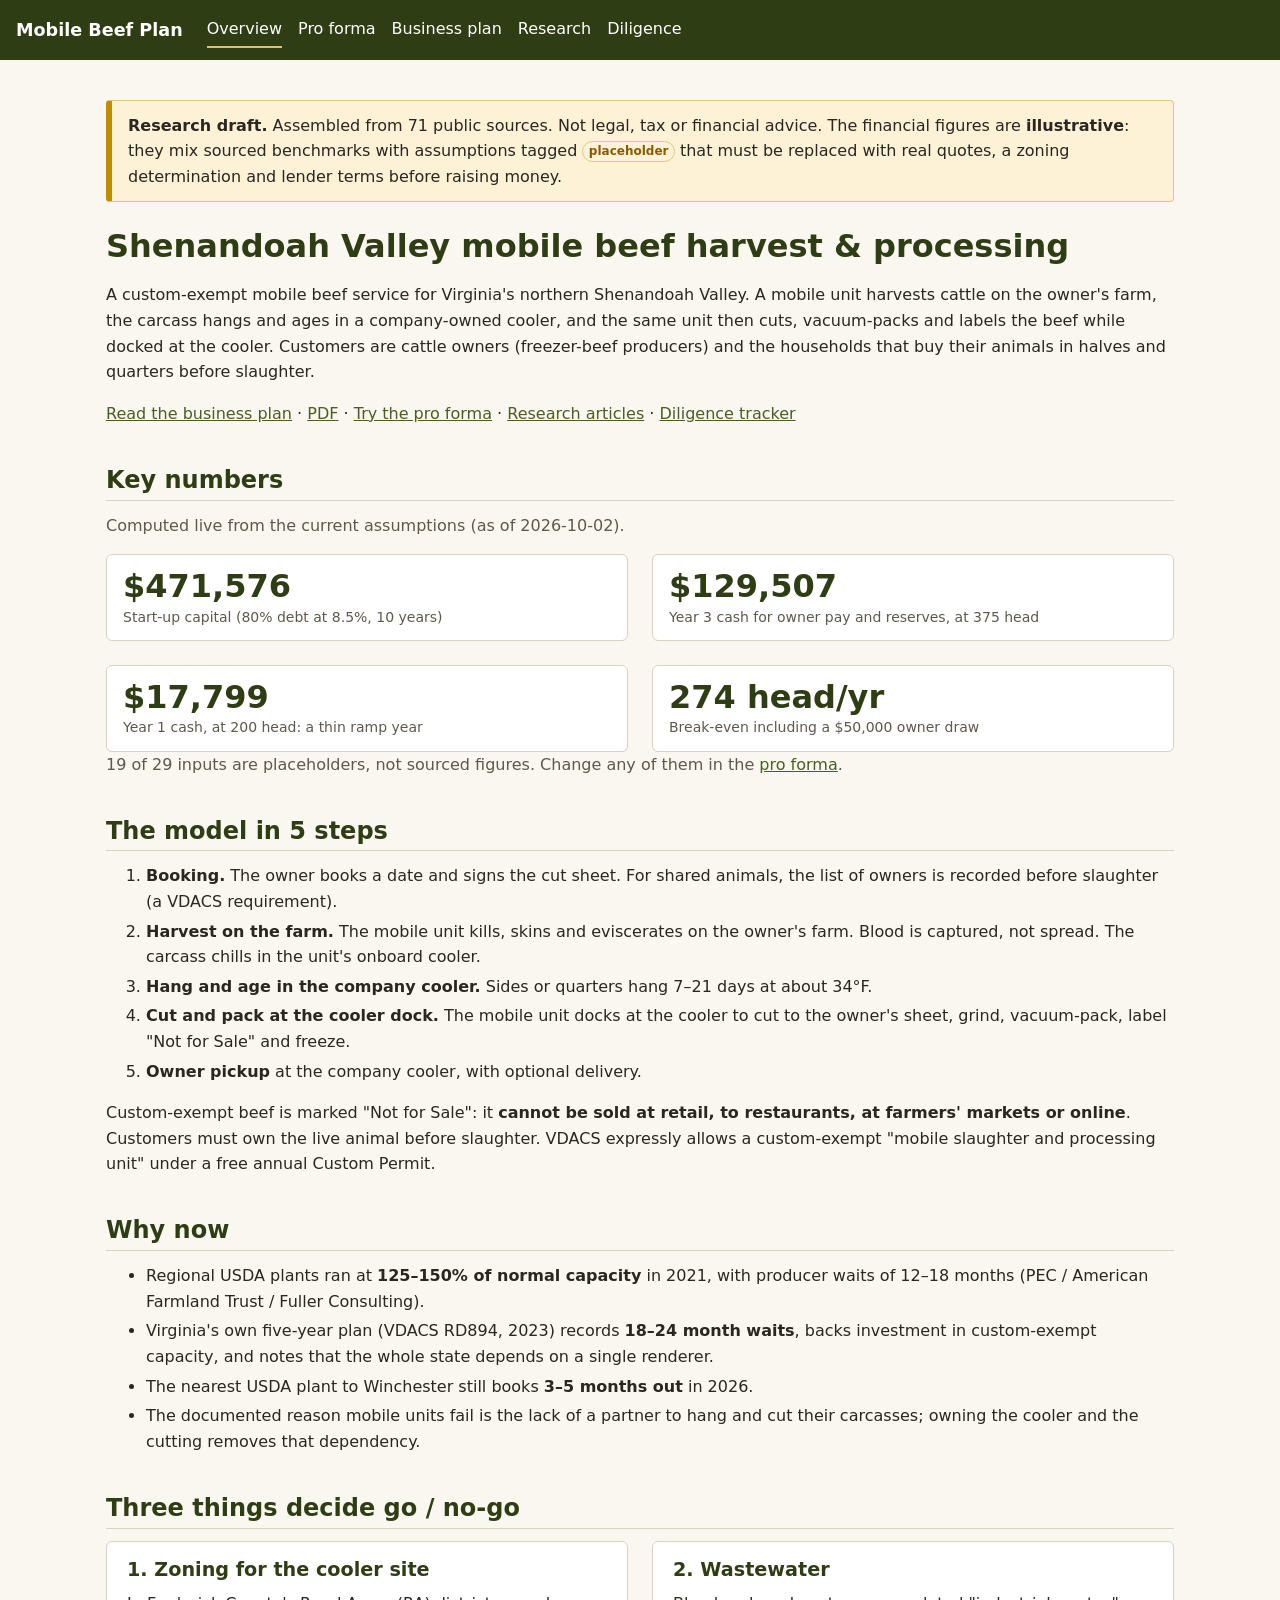
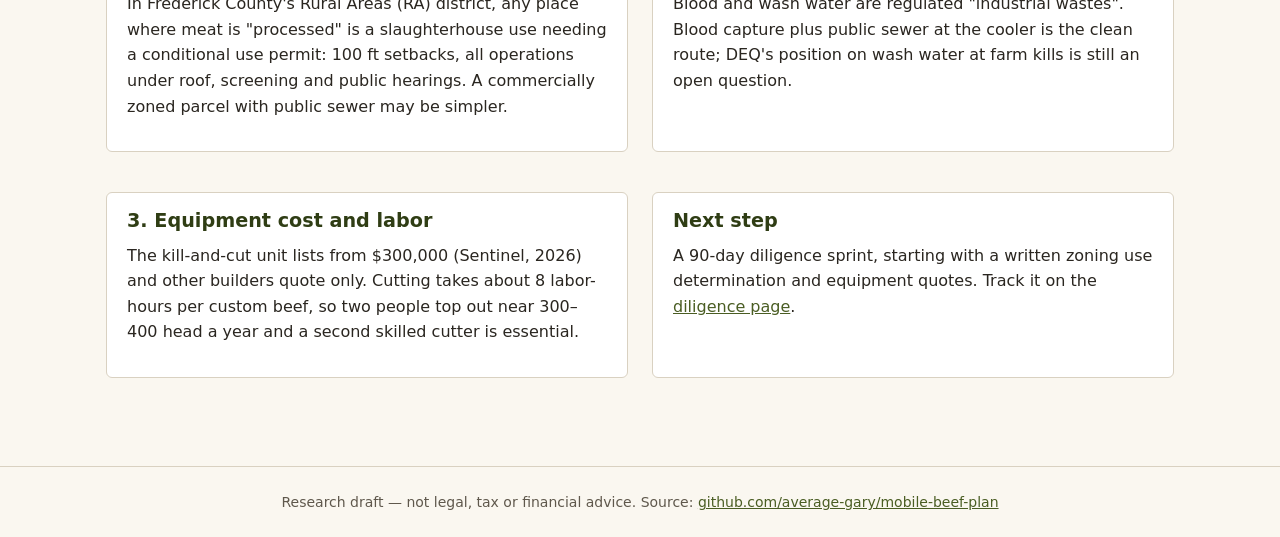
==== site/index.html @ c8b07185 "Add interactive planning site for GitHub Pages Static site with no framework or dependencies. It has" ====
<!doctype html>
<html lang="en">
<head>
  <meta charset="utf-8">
  <meta name="viewport" content="width=device-width, initial-scale=1">
  <title>Overview — Mobile Beef Plan</title>
  <meta name="description" content="Research-draft business plan for a custom-exempt mobile beef harvest and cutting service backed by a hanging and aging cooler in Virginia's Shenandoah Valley.">
  <link rel="stylesheet" href="style.css">
</head>
<body>
<header class="site-header"><a class="brand" href="index.html">Mobile Beef Plan</a><nav aria-label="Main"><a href="index.html" aria-current="page">Overview</a><a href="calculator.html">Pro forma</a><a href="plan/">Business plan</a><a href="wiki/">Research</a><a href="diligence.html">Diligence</a></nav></header>
<main class="container">
  <div class="notice"><strong>Research draft.</strong> Assembled from 71 public sources. Not legal, tax or financial advice. The financial figures are <strong>illustrative</strong>: they mix sourced benchmarks with assumptions tagged <span class="placeholder-badge">placeholder</span> that must be replaced with real quotes, a zoning determination and lender terms before raising money.</div>

  <h1>Shenandoah Valley mobile beef harvest &amp; processing</h1>
  <p>A custom-exempt mobile beef service for Virginia's northern Shenandoah Valley. A mobile unit harvests cattle on the owner's farm, the carcass hangs and ages in a company-owned cooler, and the same unit then cuts, vacuum-packs and labels the beef while docked at the cooler. Customers are cattle owners (freezer-beef producers) and the households that buy their animals in halves and quarters before slaughter.</p>
  <p>
    <a href="plan/">Read the business plan</a> ·
    <a href="plan/business-plan-mobile-beef-2026-10-02.pdf">PDF</a> ·
    <a href="calculator.html">Try the pro forma</a> ·
    <a href="wiki/">Research articles</a> ·
    <a href="diligence.html">Diligence tracker</a>
  </p>

  <h2>Key numbers</h2>
  <p id="kpi-status" class="muted">Figures from the plan (Sections 7–8). Live recalculation needs JavaScript.</p>
  <div class="grid-2">
    <div class="kpi"><span class="kpi-value" id="kpi-capex">$471,576</span><span class="kpi-label">Start-up capital (80% debt at 8.5%, 10 years)</span></div>
    <div class="kpi"><span class="kpi-value" id="kpi-y3">$129,507</span><span class="kpi-label" id="kpi-y3-label">Year 3 cash for owner pay and reserves, at 375 head</span></div>
    <div class="kpi"><span class="kpi-value" id="kpi-y1">$17,799</span><span class="kpi-label" id="kpi-y1-label">Year 1 cash, at 200 head: a thin ramp year</span></div>
    <div class="kpi"><span class="kpi-value" id="kpi-be">274 head/yr</span><span class="kpi-label" id="kpi-be-label">Break-even including a $50,000 owner draw</span></div>
  </div>
  <p class="muted" id="kpi-placeholders">Several inputs (tow vehicle, cooler, site lease, working capital and more) are placeholders. Change any of them in the <a href="calculator.html">pro forma</a>.</p>

  <h2>The model in 5 steps</h2>
  <ol>
    <li><strong>Booking.</strong> The owner books a date and signs the cut sheet. For shared animals, the list of owners is recorded before slaughter (a VDACS requirement).</li>
    <li><strong>Harvest on the farm.</strong> The mobile unit kills, skins and eviscerates on the owner's farm. Blood is captured, not spread. The carcass chills in the unit's onboard cooler.</li>
    <li><strong>Hang and age in the company cooler.</strong> Sides or quarters hang 7–21 days at about 34°F.</li>
    <li><strong>Cut and pack at the cooler dock.</strong> The mobile unit docks at the cooler to cut to the owner's sheet, grind, vacuum-pack, label "Not for Sale" and freeze.</li>
    <li><strong>Owner pickup</strong> at the company cooler, with optional delivery.</li>
  </ol>
  <p>Custom-exempt beef is marked "Not for Sale": it <strong>cannot be sold at retail, to restaurants, at farmers' markets or online</strong>. Customers must own the live animal before slaughter. VDACS expressly allows a custom-exempt "mobile slaughter and processing unit" under a free annual Custom Permit.</p>

  <h2>Why now</h2>
  <ul>
    <li>Regional USDA plants ran at <strong>125–150% of normal capacity</strong> in 2021, with producer waits of 12–18 months (PEC / American Farmland Trust / Fuller Consulting).</li>
    <li>Virginia's own five-year plan (VDACS RD894, 2023) records <strong>18–24 month waits</strong>, backs investment in custom-exempt capacity, and notes that the whole state depends on a single renderer.</li>
    <li>The nearest USDA plant to Winchester still books <strong>3–5 months out</strong> in 2026.</li>
    <li>The documented reason mobile units fail is the lack of a partner to hang and cut their carcasses; owning the cooler and the cutting removes that dependency.</li>
  </ul>

  <h2>Three things decide go / no-go</h2>
  <div class="grid-2">
    <div class="card">
      <h3>1. Zoning for the cooler site</h3>
      <p>In Frederick County's Rural Areas (RA) district, any place where meat is "processed" is a slaughterhouse use needing a conditional use permit: 100 ft setbacks, all operations under roof, screening and public hearings. A commercially zoned parcel with public sewer may be simpler.</p>
    </div>
    <div class="card">
      <h3>2. Wastewater</h3>
      <p>Blood and wash water are regulated "industrial wastes". Blood capture plus public sewer at the cooler is the clean route; DEQ's position on wash water at farm kills is still an open question.</p>
    </div>
    <div class="card">
      <h3>3. Equipment cost and labor</h3>
      <p>The kill-and-cut unit lists from $300,000 (Sentinel, 2026) and other builders quote only. Cutting takes about 8 labor-hours per custom beef, so two people top out near 300–400 head a year and a second skilled cutter is essential.</p>
    </div>
    <div class="card">
      <h3>Next step</h3>
      <p>A 90-day diligence sprint, starting with a written zoning use determination and equipment quotes. Track it on the <a href="diligence.html">diligence page</a>.</p>
    </div>
  </div>
</main>
<footer class="site-footer">Research draft — not legal, tax or financial advice. Source: <a href="https://github.com/average-gary/mobile-beef-plan">github.com/average-gary/mobile-beef-plan</a></footer>
<script type="module">
import { flatten, projection, breakEvenHead } from './proforma.js';
const usd = (n) => '$' + Math.round(n).toLocaleString('en-US');
const set = (id, text) => { document.getElementById(id).textContent = text; };
try {
  const json = await (await fetch('assumptions.json')).json();
  const a = flatten(json);
  const years = projection(a);
  const y1 = years[0], y3 = years[years.length - 1];
  const be = breakEvenHead(a, a.ownerDraw);
  set('kpi-capex', usd(y1.totalCapex));
  set('kpi-y3', usd(y3.cash));
  set('kpi-y3-label', `Year ${years.length} cash for owner pay and reserves, at ${y3.head} head`);
  set('kpi-y1', usd(y1.cash));
  set('kpi-y1-label', `Year 1 cash, at ${y1.head} head: a thin ramp year`);
  set('kpi-be', be === null ? 'Not reached' : `${be} head/yr`);
  set('kpi-be-label', `Break-even including a ${usd(a.ownerDraw)} owner draw`);
  for (const [id, v] of [['kpi-y1', y1.cash], ['kpi-y3', y3.cash]]) {
    document.getElementById(id).parentElement.classList.toggle('negative', v < 0);
  }
  const items = json.groups.flatMap((g) => g.items);
  const ph = items.filter((i) => i.status === 'placeholder').length;
  set('kpi-status', `Computed live from the current assumptions (as of ${json.asOf}).`);
  document.getElementById('kpi-placeholders').firstChild.textContent =
    `${ph} of ${items.length} inputs are placeholders, not sourced figures. Change any of them in the `;
} catch (err) {
  set('kpi-status', 'Figures from the plan (Sections 7–8); live recalculation failed to load.');
}
</script>
</body>
</html>
---- site/style.css ----
/* Mobile Beef Plan — single site stylesheet. System fonts only, no external assets.
   Classes for other builders:
     .site-header (+ .brand, nav)  top bar with shared nav; nav a[aria-current="page"] = active
     .site-footer                  footer disclaimer line
     main.container                page body, max-width 1100px; pandoc output styles live here too
     .notice                       amber research-draft banner (pandoc "::: notice" div uses it as-is)
     .placeholder-badge            small amber inline tag: placeholder assumption
     .sourced-badge                small green inline tag: sourced assumption
     .grid-2                       two columns, stacks below 760px
     .card                         bordered panel
     .table-wrap                   wrapper that scrolls a wide table horizontally
     table                         striped rows, olive header (applies to every table)
     label / input / select        label above control; .field = one label+control group
     .kpi (+ .kpi-value, .kpi-label)  big number with caption; .kpi.negative turns value red
     .muted                        secondary grey text
     button, button.secondary      olive primary / outline secondary
     .checklist (ul) > li          checkbox rows; li.done strikes through
     @media print                  hides nav/buttons, un-scrolls tables
*/
:root {
  --olive-dark: #2f3d14;
  --olive: #4a5d23;
  --olive-light: #e8ecdc;
  --bg: #faf7f0;
  --surface: #fff;
  --text: #2a2620;
  --muted: #5f584c;
  --border: #d9d1c1;
  --amber-bg: #fdf1d6;
  --amber: #8a5a00;
  --red: #9b2c1c;
}
* { box-sizing: border-box; }
html { -webkit-text-size-adjust: 100%; }
body {
  margin: 0;
  background: var(--bg);
  color: var(--text);
  font: 16px/1.6 system-ui, -apple-system, "Segoe UI", Roboto, "Helvetica Neue", Arial, sans-serif;
}
a { color: var(--olive); }
a:hover { color: var(--olive-dark); }
:focus-visible { outline: 3px solid #8a5a00; outline-offset: 2px; }
.site-header :focus-visible { outline-color: #d9c27a; }

/* Header / nav */
.site-header {
  display: flex; flex-wrap: wrap; align-items: center; gap: .5rem 1.5rem;
  padding: .75rem 1rem; background: var(--olive-dark); color: #fff;
}
.site-header a { color: #fff; text-decoration: none; }
.site-header .brand { font-weight: 700; font-size: 1.1rem; }
.site-header nav { display: flex; flex-wrap: wrap; gap: .25rem 1rem; }
.site-header nav a { padding: .25rem 0; border-bottom: 2px solid transparent; }
.site-header nav a:hover, .site-header nav a[aria-current="page"] { border-bottom-color: #d9c27a; }

.site-footer {
  margin-top: 3rem; padding: 1.5rem 1rem; border-top: 1px solid var(--border);
  color: var(--muted); font-size: .875rem; text-align: center;
}

main.container { max-width: 1100px; margin: 0 auto; padding: 1.5rem 1rem; }

/* Typography (also pandoc reader output) */
h1, h2, h3 { color: var(--olive-dark); line-height: 1.25; margin: 1.6em 0 .5em; }
h1 { font-size: 2rem; margin-top: .5em; }
h2 { font-size: 1.5rem; padding-bottom: .2em; border-bottom: 1px solid var(--border); }
h3 { font-size: 1.2rem; }
p, ul, ol { margin: 0 0 1em; }
li + li { margin-top: .25em; }
img { max-width: 100%; height: auto; }
blockquote {
  margin: 1em 0; padding: .5em 1em; border-left: 4px solid var(--olive);
  background: var(--olive-light); color: var(--text);
}
code, pre { font-family: ui-monospace, SFMono-Regular, Menlo, Consolas, monospace; font-size: .9em; }
code { background: #efe9dc; padding: .1em .3em; border-radius: 3px; }
pre { background: #efe9dc; padding: 1em; overflow-x: auto; border-radius: 4px; }
pre code { background: none; padding: 0; }
hr { border: 0; border-top: 1px solid var(--border); margin: 2em 0; }
.muted { color: var(--muted); }

/* Banners and badges */
.notice {
  margin: 1em 0 1.5em; padding: .75em 1em; background: var(--amber-bg);
  border: 1px solid #e3c67f; border-left: 6px solid #c58a00; border-radius: 4px;
}
.notice > :last-child { margin-bottom: 0; }
.placeholder-badge, .sourced-badge {
  display: inline-block; padding: 0 .45em; border-radius: 999px; font-size: .75rem;
  font-weight: 600; line-height: 1.6; vertical-align: middle; white-space: nowrap;
}
.placeholder-badge { background: var(--amber-bg); color: var(--amber); border: 1px solid #e3c67f; }
.sourced-badge { background: var(--olive-light); color: var(--olive-dark); border: 1px solid #b9c49a; }

/* Layout */
.grid-2 { display: grid; grid-template-columns: 1fr 1fr; gap: 1.5rem; }
@media (max-width: 760px) { .grid-2 { grid-template-columns: 1fr; } }
.card {
  background: var(--surface); border: 1px solid var(--border); border-radius: 6px;
  padding: 1rem 1.25rem; margin-bottom: 1rem;
}
.card > :first-child { margin-top: 0; }

/* Tables (striped, olive header). Pandoc tables have no wrapper, so they scroll themselves on narrow screens. */
.table-wrap { overflow-x: auto; margin: 1em 0; }
.table-wrap table { margin: 0; }
table { border-collapse: collapse; width: 100%; margin: 1em 0; background: var(--surface); font-size: .95rem; }
th, td { padding: .45em .7em; border: 1px solid var(--border); text-align: left; vertical-align: top; }
thead th, thead td { background: var(--olive); color: #fff; font-weight: 600; }
tbody tr:nth-child(even) { background: #f4f1e8; }
td.num, th.num { text-align: right; font-variant-numeric: tabular-nums; }
caption { caption-side: bottom; color: var(--muted); font-size: .875rem; padding-top: .4em; text-align: left; }
@media (max-width: 760px) {
  main.container > table, main.container article table { display: block; overflow-x: auto; }
  th, td { padding: .4em .45em; }
}

/* Forms */
label { display: block; font-weight: 600; font-size: .9rem; margin-bottom: .25rem; }
.field { margin-bottom: 1rem; }
input, select, textarea {
  font: inherit; width: 100%; max-width: 20rem; padding: .4em .5em;
  border: 1px solid #857c6b; border-radius: 4px; background: var(--surface); color: var(--text);
}
input[type="number"] { font-variant-numeric: tabular-nums; }
input[type="checkbox"], input[type="radio"] { width: auto; accent-color: var(--olive); }
button {
  font: inherit; font-weight: 600; cursor: pointer; padding: .5em 1em; border-radius: 4px;
  border: 1px solid var(--olive); background: var(--olive); color: #fff;
}
button:hover { background: var(--olive-dark); border-color: var(--olive-dark); }
button.secondary { background: transparent; color: var(--olive-dark); }
button.secondary:hover { background: var(--olive-light); }

/* KPI */
.kpi { padding: .75rem 1rem; background: var(--surface); border: 1px solid var(--border); border-radius: 6px; }
.kpi-value { display: block; font-size: 2rem; font-weight: 700; color: var(--olive-dark); font-variant-numeric: tabular-nums; line-height: 1.2; }
.kpi-label { display: block; color: var(--muted); font-size: .875rem; }
.kpi.negative .kpi-value { color: var(--red); }

/* Checklist */
.checklist { list-style: none; padding: 0; }
.checklist li { display: flex; gap: .6rem; align-items: flex-start; padding: .5rem 0; border-bottom: 1px solid var(--border); margin: 0; }
.checklist li input { margin-top: .35rem; flex: none; }
.checklist li label { font-weight: 400; margin: 0; font-size: 1rem; }
.checklist li.done label { text-decoration: line-through; color: var(--muted); }

@media print {
  body { background: #fff; font-size: 11pt; }
  .site-header nav, button, .no-print { display: none !important; }
  .site-header { background: none; color: #000; padding: 0 0 .5rem; }
  .site-header a { color: #000; }
  main.container { max-width: none; padding: 0; }
  .table-wrap { overflow: visible !important; display: block !important; }
  table { overflow: visible !important; display: table !important; }
  table { font-size: 9pt; page-break-inside: auto; }
  tr, .card, .kpi { page-break-inside: avoid; }
  thead th { background: #ddd !important; color: #000 !important; }
  a { color: #000; }
  .notice { border-color: #000; background: none; }
}
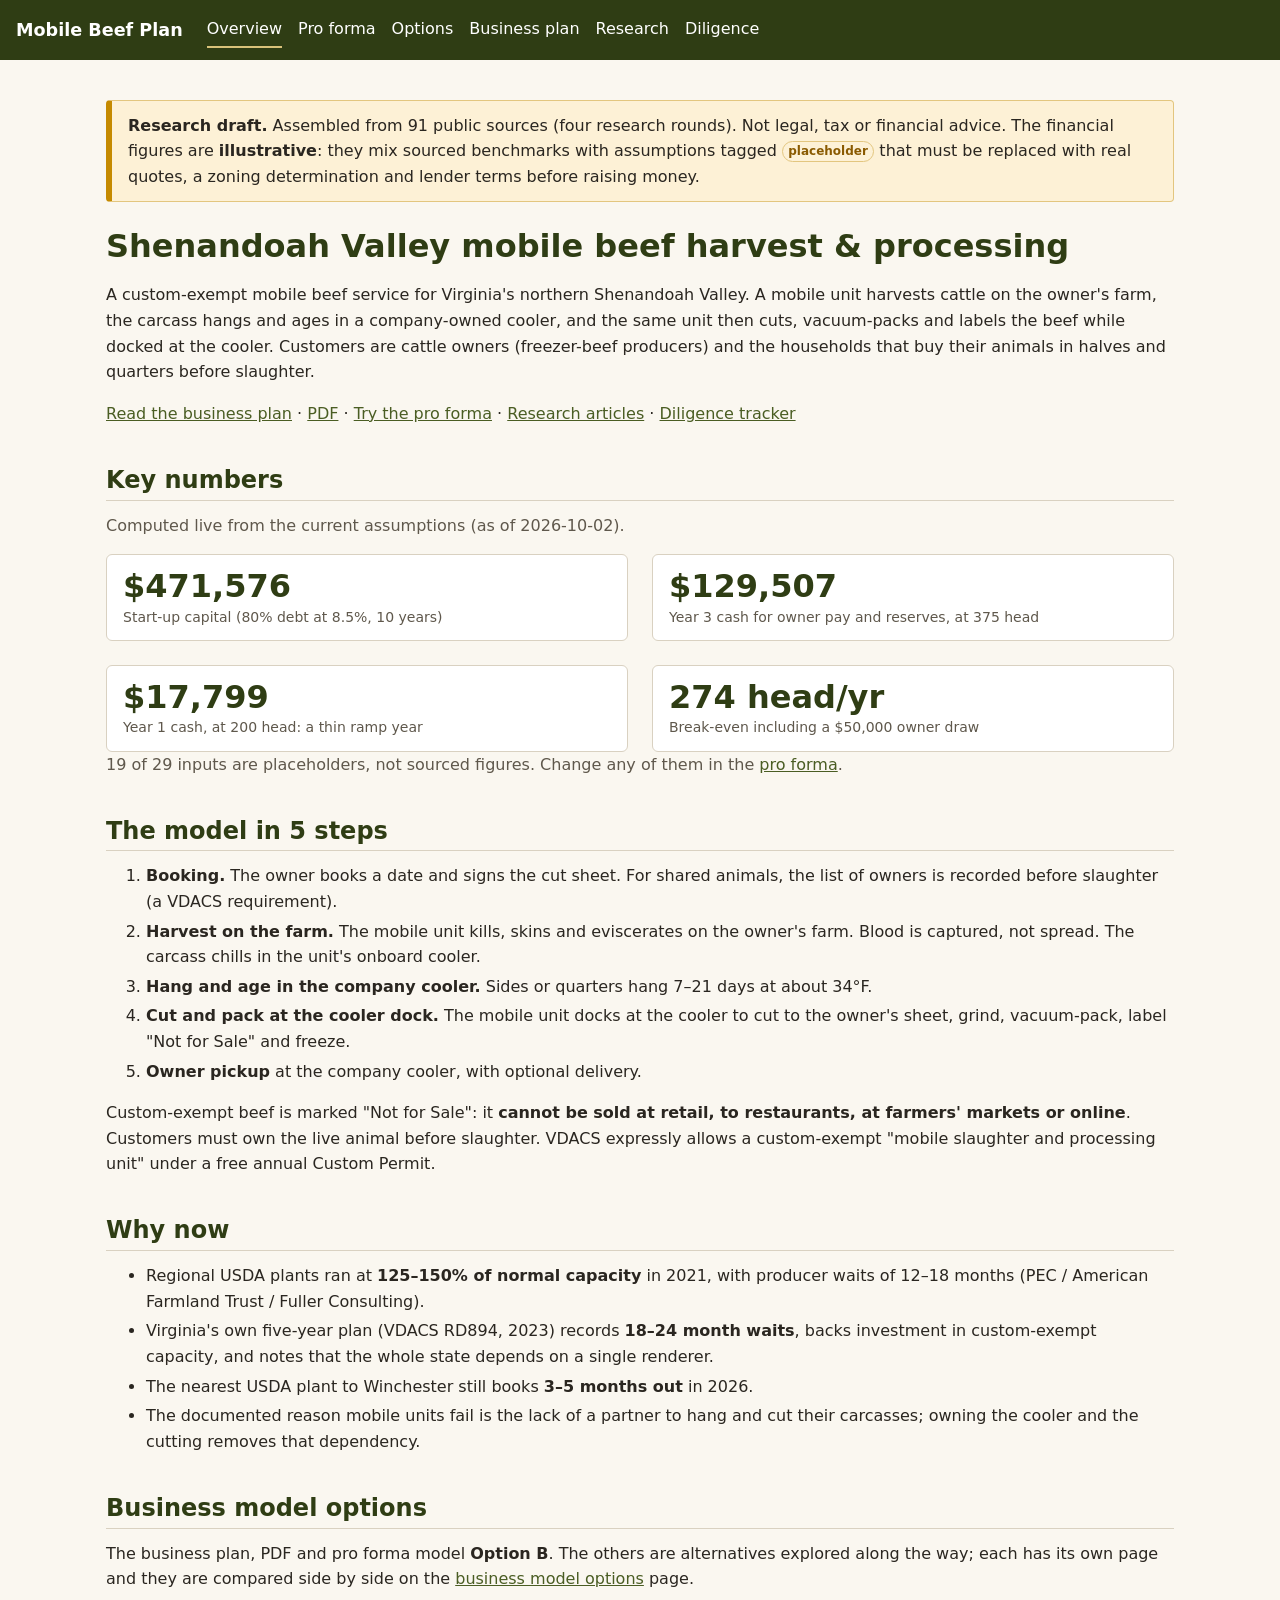
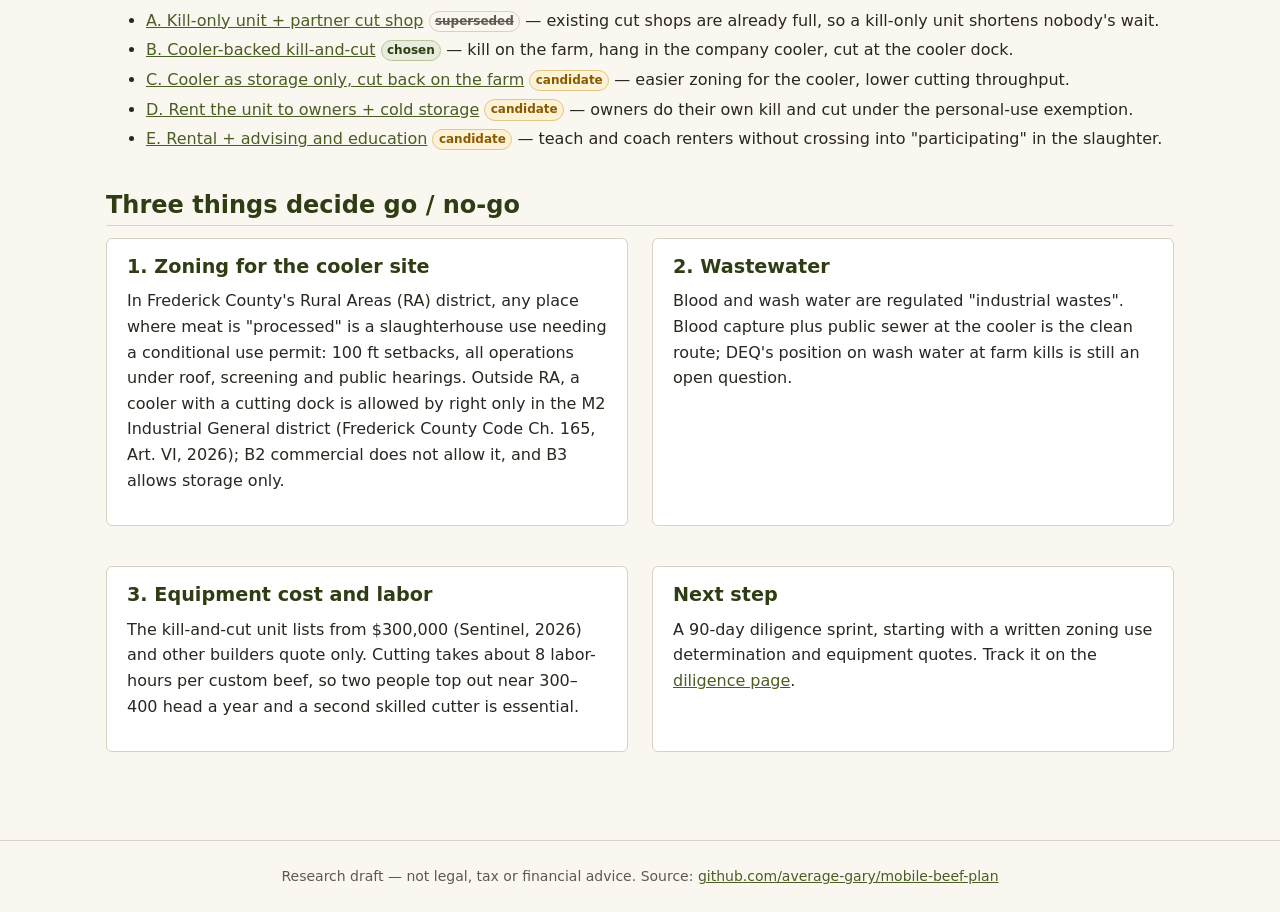
==== commit 423bd385: "Site: Options section and nav - Adds an "Options" nav item to every page and template. - Renders the" ====
--- a/site/index.html
+++ b/site/index.html
@@ -8,9 +8,9 @@
   <link rel="stylesheet" href="style.css">
 </head>
 <body>
-<header class="site-header"><a class="brand" href="index.html">Mobile Beef Plan</a><nav aria-label="Main"><a href="index.html" aria-current="page">Overview</a><a href="calculator.html">Pro forma</a><a href="plan/">Business plan</a><a href="wiki/">Research</a><a href="diligence.html">Diligence</a></nav></header>
+<header class="site-header"><a class="brand" href="index.html">Mobile Beef Plan</a><nav aria-label="Main"><a href="index.html" aria-current="page">Overview</a><a href="calculator.html">Pro forma</a><a href="wiki/topics/business-model-options.html">Options</a><a href="plan/">Business plan</a><a href="wiki/">Research</a><a href="diligence.html">Diligence</a></nav></header>
 <main class="container">
-  <div class="notice"><strong>Research draft.</strong> Assembled from 71 public sources. Not legal, tax or financial advice. The financial figures are <strong>illustrative</strong>: they mix sourced benchmarks with assumptions tagged <span class="placeholder-badge">placeholder</span> that must be replaced with real quotes, a zoning determination and lender terms before raising money.</div>
+  <div class="notice"><strong>Research draft.</strong> Assembled from 91 public sources (four research rounds). Not legal, tax or financial advice. The financial figures are <strong>illustrative</strong>: they mix sourced benchmarks with assumptions tagged <span class="placeholder-badge">placeholder</span> that must be replaced with real quotes, a zoning determination and lender terms before raising money.</div>
 
   <h1>Shenandoah Valley mobile beef harvest &amp; processing</h1>
   <p>A custom-exempt mobile beef service for Virginia's northern Shenandoah Valley. A mobile unit harvests cattle on the owner's farm, the carcass hangs and ages in a company-owned cooler, and the same unit then cuts, vacuum-packs and labels the beef while docked at the cooler. Customers are cattle owners (freezer-beef producers) and the households that buy their animals in halves and quarters before slaughter.</p>
@@ -50,11 +50,21 @@
     <li>The documented reason mobile units fail is the lack of a partner to hang and cut their carcasses; owning the cooler and the cutting removes that dependency.</li>
   </ul>
 
+  <h2>Business model options</h2>
+  <p>The business plan, PDF and pro forma model <strong>Option B</strong>. The others are alternatives explored along the way; each has its own page and they are compared side by side on the <a href="wiki/topics/business-model-options.html">business model options</a> page.</p>
+  <ul>
+    <li><a href="wiki/options/option-a-kill-only-partner-cut-shop.html">A. Kill-only unit + partner cut shop</a> <span class="option-badge superseded">superseded</span> — existing cut shops are already full, so a kill-only unit shortens nobody's wait.</li>
+    <li><a href="wiki/options/option-b-cooler-dock-kill-and-cut.html">B. Cooler-backed kill-and-cut</a> <span class="option-badge chosen">chosen</span> — kill on the farm, hang in the company cooler, cut at the cooler dock.</li>
+    <li><a href="wiki/options/option-c-cooler-storage-cut-on-farm.html">C. Cooler as storage only, cut back on the farm</a> <span class="option-badge candidate">candidate</span> — easier zoning for the cooler, lower cutting throughput.</li>
+    <li><a href="wiki/options/option-d-rental-plus-storage.html">D. Rent the unit to owners + cold storage</a> <span class="option-badge candidate">candidate</span> — owners do their own kill and cut under the personal-use exemption.</li>
+    <li><a href="wiki/options/option-e-rental-plus-education.html">E. Rental + advising and education</a> <span class="option-badge candidate">candidate</span> — teach and coach renters without crossing into "participating" in the slaughter.</li>
+  </ul>
+
   <h2>Three things decide go / no-go</h2>
   <div class="grid-2">
     <div class="card">
       <h3>1. Zoning for the cooler site</h3>
-      <p>In Frederick County's Rural Areas (RA) district, any place where meat is "processed" is a slaughterhouse use needing a conditional use permit: 100 ft setbacks, all operations under roof, screening and public hearings. A commercially zoned parcel with public sewer may be simpler.</p>
+      <p>In Frederick County's Rural Areas (RA) district, any place where meat is "processed" is a slaughterhouse use needing a conditional use permit: 100 ft setbacks, all operations under roof, screening and public hearings. Outside RA, a cooler with a cutting dock is allowed by right only in the M2 Industrial General district (Frederick County Code Ch. 165, Art. VI, 2026); B2 commercial does not allow it, and B3 allows storage only.</p>
     </div>
     <div class="card">
       <h3>2. Wastewater</h3>
--- a/site/style.css
+++ b/site/style.css
@@ -92,6 +92,13 @@
 }
 .placeholder-badge { background: var(--amber-bg); color: var(--amber); border: 1px solid #e3c67f; }
 .sourced-badge { background: var(--olive-light); color: var(--olive-dark); border: 1px solid #b9c49a; }
+.option-badge {
+  display: inline-block; padding: 0 .45em; border-radius: 999px; font-size: .75rem;
+  font-weight: 600; line-height: 1.6; vertical-align: middle; white-space: nowrap; border: 1px solid var(--border);
+}
+.option-badge.chosen { background: var(--olive-light); color: var(--olive-dark); border-color: #b9c49a; }
+.option-badge.candidate { background: var(--amber-bg); color: var(--amber); border-color: #e3c67f; }
+.option-badge.superseded { color: var(--muted); text-decoration: line-through; }
 
 /* Layout */
 .grid-2 { display: grid; grid-template-columns: 1fr 1fr; gap: 1.5rem; }
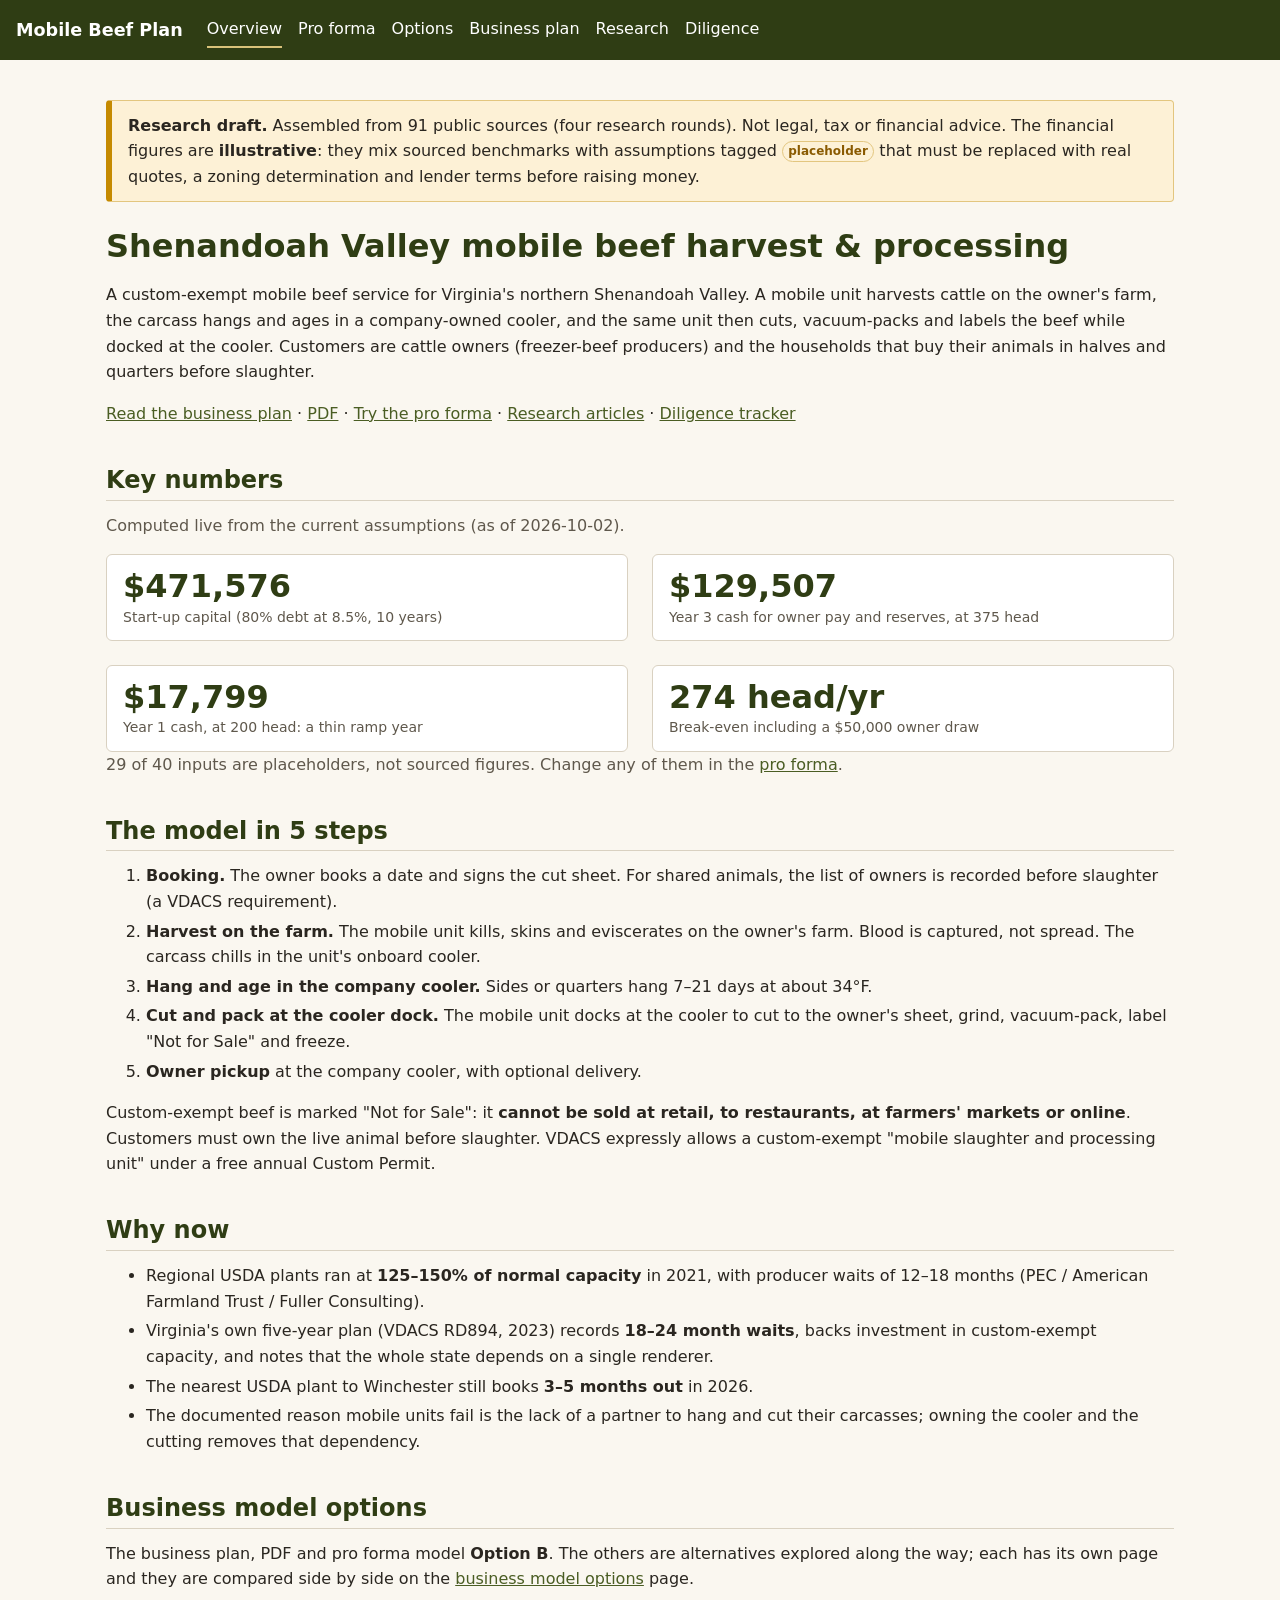
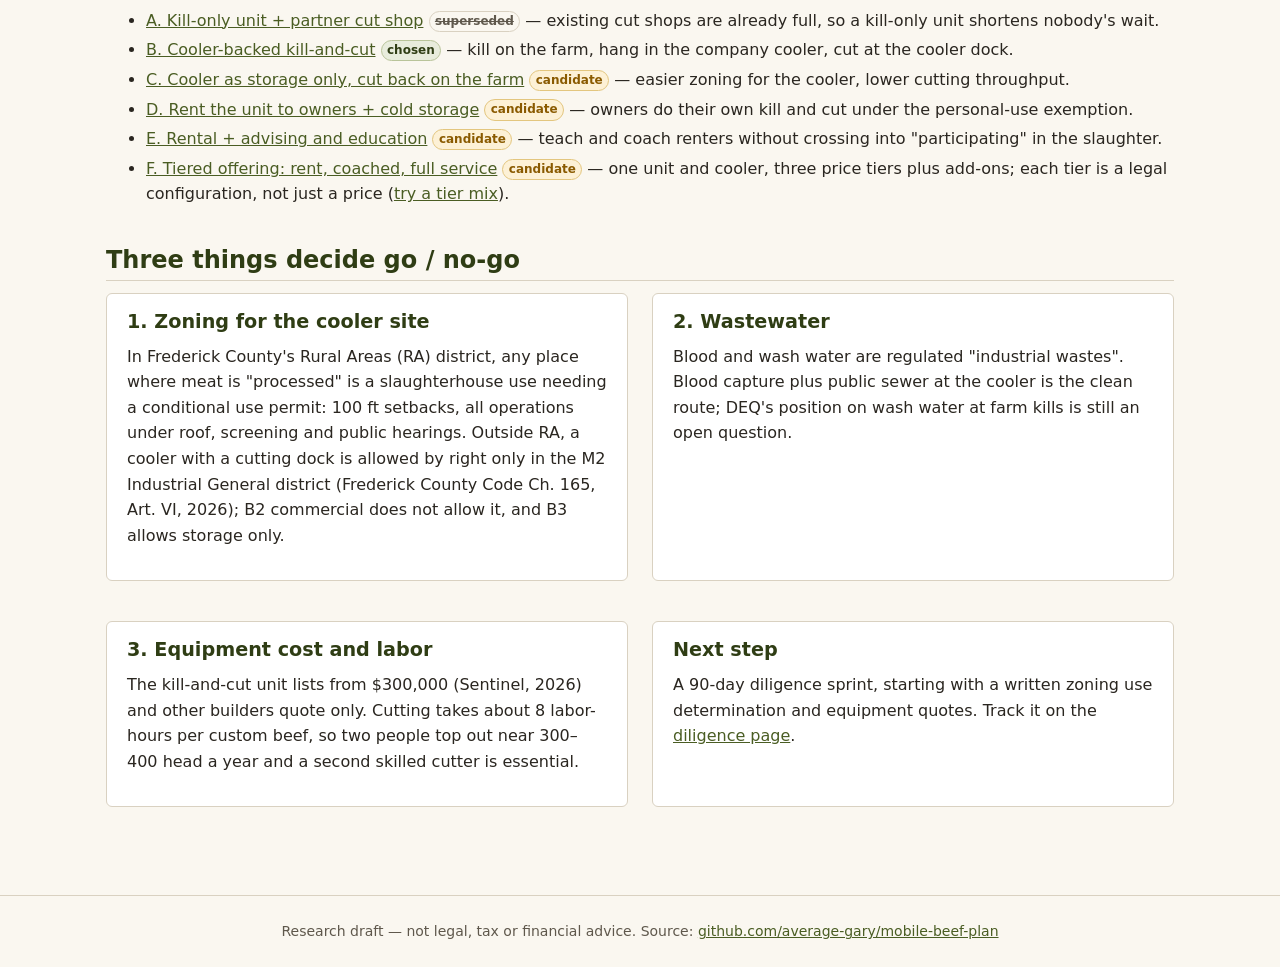
==== commit 2129abdc: "Iteration 5: Option F tiered offering + tier-mix pro forma Option F combines options B, D and E into" ====
--- a/site/index.html
+++ b/site/index.html
@@ -58,6 +58,7 @@
     <li><a href="wiki/options/option-c-cooler-storage-cut-on-farm.html">C. Cooler as storage only, cut back on the farm</a> <span class="option-badge candidate">candidate</span> — easier zoning for the cooler, lower cutting throughput.</li>
     <li><a href="wiki/options/option-d-rental-plus-storage.html">D. Rent the unit to owners + cold storage</a> <span class="option-badge candidate">candidate</span> — owners do their own kill and cut under the personal-use exemption.</li>
     <li><a href="wiki/options/option-e-rental-plus-education.html">E. Rental + advising and education</a> <span class="option-badge candidate">candidate</span> — teach and coach renters without crossing into "participating" in the slaughter.</li>
+    <li><a href="wiki/options/option-f-tiered-offering.html">F. Tiered offering: rent, coached, full service</a> <span class="option-badge candidate">candidate</span> — one unit and cooler, three price tiers plus add-ons; each tier is a legal configuration, not just a price (<a href="calculator.html#tierMixFull=0.5&amp;tierMixCoached=0.3&amp;tierMixRental=0.2">try a tier mix</a>).</li>
   </ul>
 
   <h2>Three things decide go / no-go</h2>
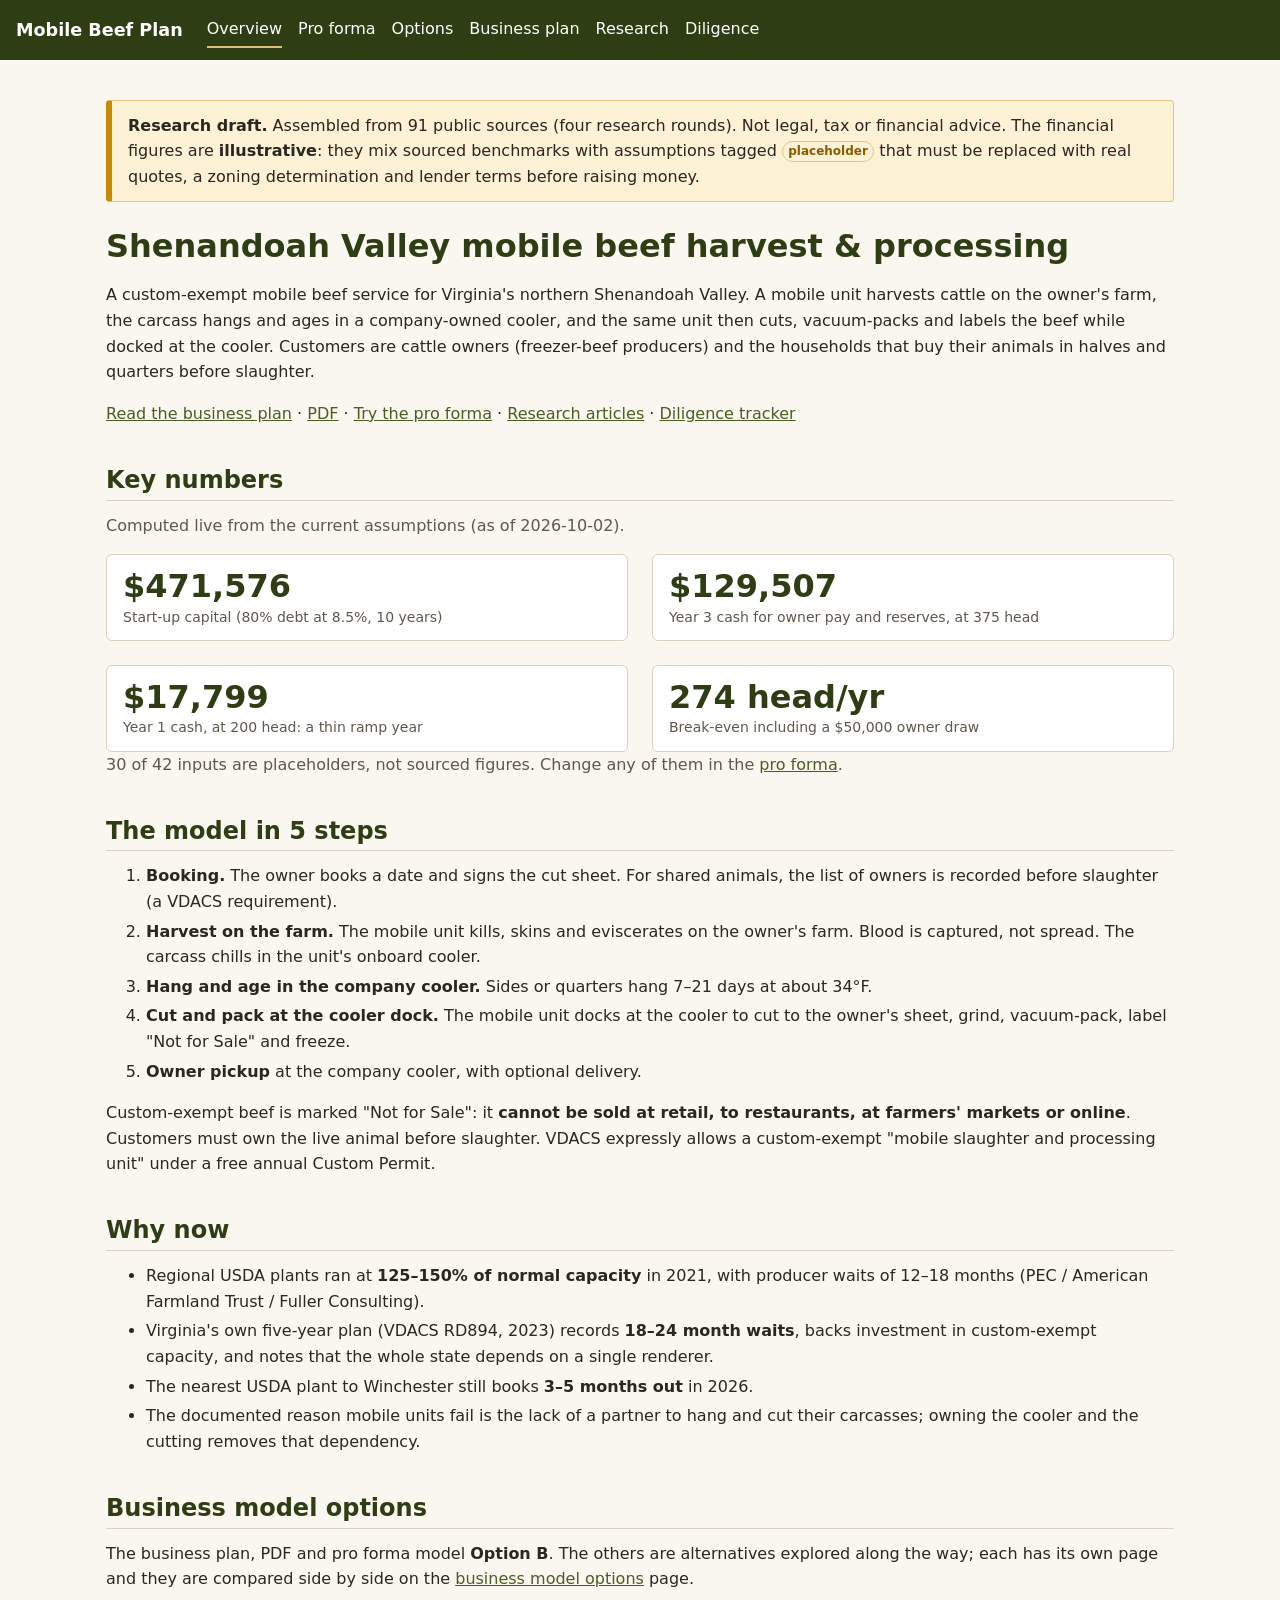
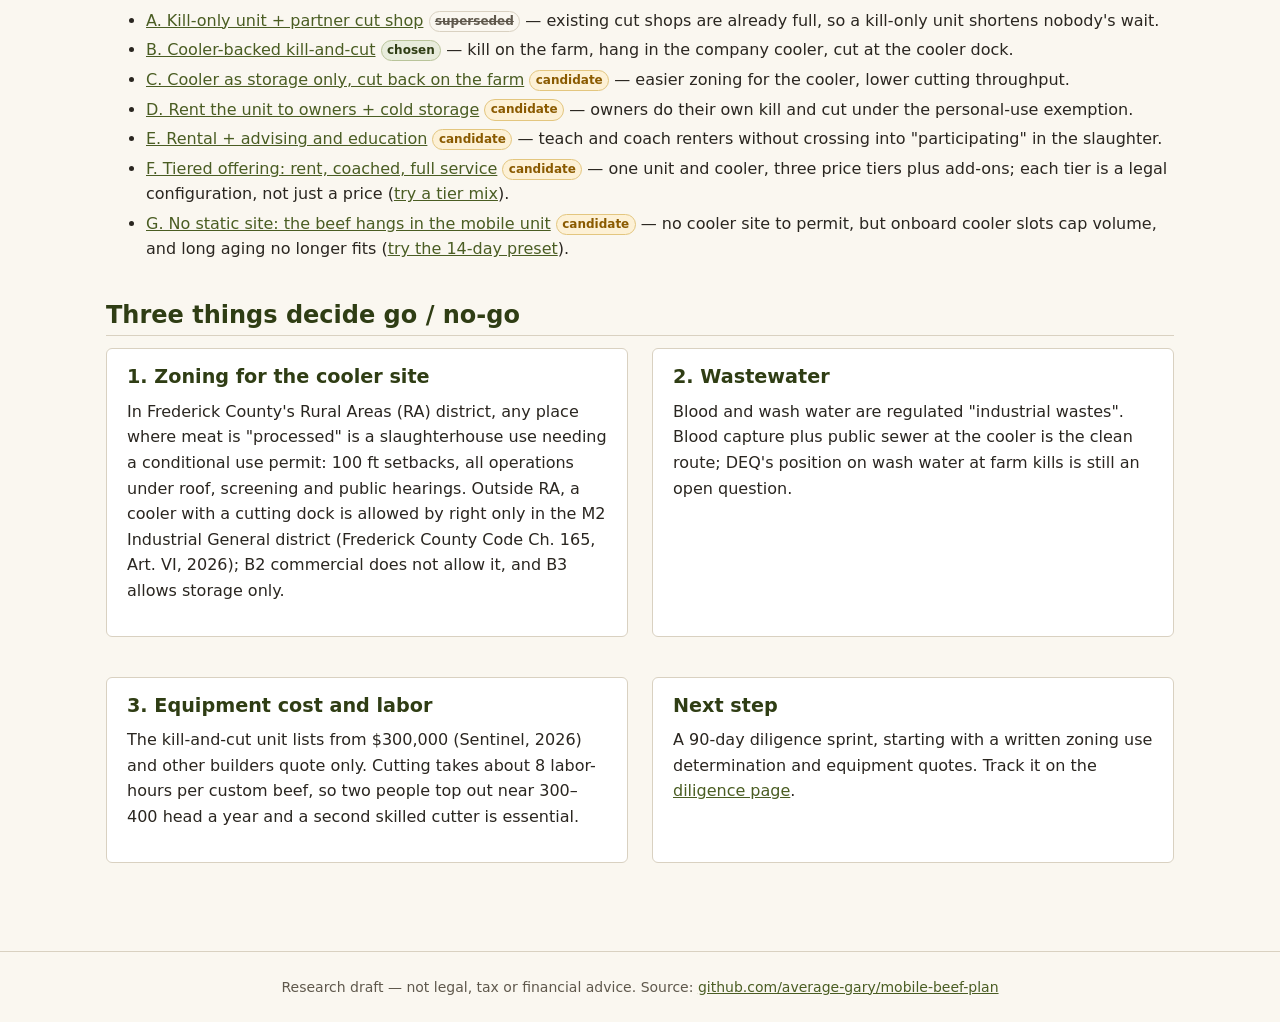
==== commit 7c84d231: "Round 6 veteran funding research + Iteration 9-10: Option G no static site Research round 6 (grants " ====
--- a/site/index.html
+++ b/site/index.html
@@ -59,6 +59,7 @@
     <li><a href="wiki/options/option-d-rental-plus-storage.html">D. Rent the unit to owners + cold storage</a> <span class="option-badge candidate">candidate</span> — owners do their own kill and cut under the personal-use exemption.</li>
     <li><a href="wiki/options/option-e-rental-plus-education.html">E. Rental + advising and education</a> <span class="option-badge candidate">candidate</span> — teach and coach renters without crossing into "participating" in the slaughter.</li>
     <li><a href="wiki/options/option-f-tiered-offering.html">F. Tiered offering: rent, coached, full service</a> <span class="option-badge candidate">candidate</span> — one unit and cooler, three price tiers plus add-ons; each tier is a legal configuration, not just a price (<a href="calculator.html#tierMixFull=0.5&amp;tierMixCoached=0.3&amp;tierMixRental=0.2">try a tier mix</a>).</li>
+    <li><a href="wiki/options/option-g-no-static-site.html">G. No static site: the beef hangs in the mobile unit</a> <span class="option-badge candidate">candidate</span> — no cooler site to permit, but onboard cooler slots cap volume, and long aging no longer fits (<a href="calculator.html#capexCooler=0&amp;capexSewer=0&amp;siteLease=0&amp;sewerBase=0&amp;sewerGalPerHead=0&amp;onboardSlots=8&amp;hangDays=14">try the 14-day preset</a>).</li>
   </ul>
 
   <h2>Three things decide go / no-go</h2>
--- a/site/style.css
+++ b/site/style.css
@@ -115,6 +115,9 @@
 table { border-collapse: collapse; width: 100%; margin: 1em 0; background: var(--surface); font-size: .95rem; }
 th, td { padding: .45em .7em; border: 1px solid var(--border); text-align: left; vertical-align: top; }
 thead th, thead td { background: var(--olive); color: #fff; font-weight: 600; }
+thead a { color: #fff; text-decoration: underline; }
+thead a:hover { color: #f3e7b8; }
+thead :focus-visible { outline-color: #d9c27a; }
 tbody tr:nth-child(even) { background: #f4f1e8; }
 td.num, th.num { text-align: right; font-variant-numeric: tabular-nums; }
 caption { caption-side: bottom; color: var(--muted); font-size: .875rem; padding-top: .4em; text-align: left; }
@@ -164,6 +167,7 @@
   table { font-size: 9pt; page-break-inside: auto; }
   tr, .card, .kpi { page-break-inside: avoid; }
   thead th { background: #ddd !important; color: #000 !important; }
+  thead a { color: #000 !important; }
   a { color: #000; }
   .notice { border-color: #000; background: none; }
 }
